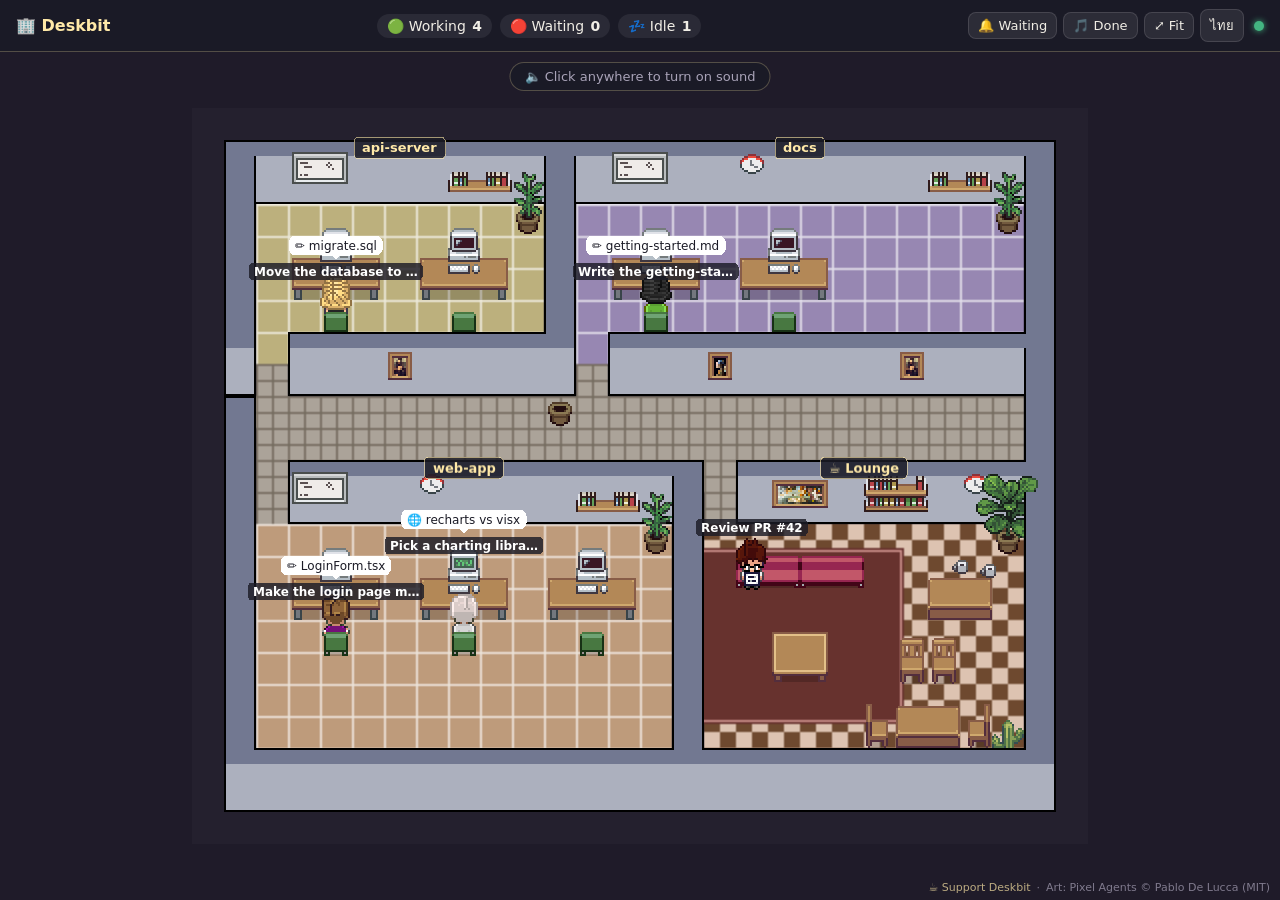
==== demo/index.html @ 95c21952 "Deskbit website 1.0.0 Built from deskbit-app 33d3eb2 (bun scripts/build-site.ts).  Co-Authored-By: C" ====
<!doctype html>
<html lang="en" data-demo="1">
  <head>
    <meta charset="utf-8" />
    <meta name="viewport" content="width=device-width, initial-scale=1" />
    <title>Deskbit</title>
    
  <link rel="stylesheet" crossorigin href="./chunk-7a4b3b86.css"><script type="module" crossorigin src="./chunk-kjrzs0ex.js"></script></head>
  <body>
    <div id="stage"></div>

    <header id="hud">
      <div class="brand">🏢 Deskbit</div>
      <div class="counts">
        <span class="chip" data-i18n-title="workingTitle">🟢 <span data-i18n="working">Working</span> <b id="count-working">0</b></span>
        <span class="chip" id="chip-waiting" data-i18n-title="waitingTitle">🔴 <span data-i18n="waiting">Waiting</span> <b id="count-waiting">0</b></span>
        <span class="chip" data-i18n-title="idleTitle">💤 <span data-i18n="idle">Idle</span> <b id="count-idle">0</b></span>
        <span class="chip" id="chip-interns" data-i18n-title="internsTitle" hidden>🧑‍🎓 <span data-i18n="interns">Interns</span> <b id="count-interns">0</b></span>
      </div>
      <div class="actions">
        <button id="sound-waiting" data-i18n="soundWaiting" data-i18n-title="soundWaitingTitle">🔔 Waiting</button>
        <button id="sound-done" data-i18n="soundDone" data-i18n-title="soundDoneTitle">🎵 Done</button>
        <button id="fit" data-i18n="fit" data-i18n-title="fitTitle">⤢ Fit</button>
        <button id="lang" data-i18n="otherLang" data-i18n-title="otherLangTitle">ไทย</button>
        <span id="conn"></span>
      </div>
    </header>

    <div id="unlock" class="pill" data-i18n="unlock">🔈 Click anywhere to turn on sound</div>
    <div id="card" hidden></div>
    <div id="toast" hidden></div>
    <div id="empty" hidden>
      <div class="empty-title" data-i18n="emptyTitle">The office is empty</div>
      <div data-i18n="emptyBody">Start <code>claude</code> in a terminal and your team will walk in.</div>
    </div>

    <footer id="credit">
      <a id="support" href="https://ko-fi.com/jrchanakarn" target="_blank" rel="noopener" data-i18n="support">☕ Support Deskbit</a>
      <span aria-hidden="true">·</span>
      <a href="https://github.com/pixel-agents-hq/pixel-agents" target="_blank" rel="noopener">Art: Pixel Agents © Pablo De Lucca (MIT)</a>
    </footer>

    
  </body>
</html>
---- demo/chunk-7a4b3b86.css ----
:root{--bg:#1f1b29;--panel:#1b1b26eb;--line:#ffe9a840;--text:#f1eee6;--muted:#a9a3b8;--accent:#ffe9a8;--hot:#e74c3c;--font:"Sukhumvit Set","Thonburi","Noto Sans Thai",system-ui,sans-serif}*{box-sizing:border-box}html,body{overflow:hidden;background:var(--bg);color:var(--text);font-family:var(--font);height:100%;margin:0}#stage canvas{display:block;image-rendering:pixelated;touch-action:none}#hud{position:fixed;display:flex;background:var(--panel);border-bottom:1px solid var(--line);z-index:10;align-items: center;gap:16px;height:52px;padding:0 16px;inset:0 0 auto}.brand{color:var(--accent);white-space:nowrap;font-weight:700}.counts{display:flex;flex-wrap:wrap;flex:1;justify-content:center;gap:8px}.chip{white-space:nowrap;background:#ffffff12;border-radius:999px;padding:4px 10px;font-size:14px}.chip b{margin-left:2px}.chip.hot{background:var(--hot);animation:pulse 1s ease-in-out infinite}@keyframes pulse{50%{filter:brightness(1.25)}}.actions{display:flex;align-items: center;gap:6px}.actions button{font:inherit;color:var(--text);cursor:pointer;white-space:nowrap;background:#ffffff14;border:1px solid #ffffff1f;border-radius:8px;padding:5px 9px;font-size:13px}.actions button:hover{background:#ffffff29}.actions button.off{opacity:.45;text-decoration:line-through}#conn{background:#8a8f99;border-radius:50%;width:10px;height:10px;margin-left:4px}#conn.on{background:#43b581;box-shadow:0 0 6px #43b581}.pill{position:fixed;background:var(--panel);border:1px solid var(--line);color:var(--muted);pointer-events:none;z-index:10;border-radius:999px;padding:6px 14px;font-size:13px;top:62px;left:50%;transform:translate(-50%)}#card{position:fixed;background:var(--panel);border:1px solid var(--line);pointer-events:none;z-index:20;border-radius:10px;max-width:300px;padding:10px 12px;font-size:13px;line-height:1.5;top:0;left:0;box-shadow:0 8px 24px #0006}.card-name{color:var(--accent);margin-bottom:2px;font-size:15px;font-weight:700}.card-row,.card-meta{color:var(--muted)}.card-activity{margin:6px 0 2px}.card-activity.waiting{color:#ff8a7a;font-weight:700}.card-hint{color:var(--muted);border-top:1px solid #ffffff1a;margin-top:6px;padding-top:6px;font-size:12px}#toast{position:fixed;background:var(--panel);border:1px solid var(--line);z-index:30;border-radius:8px;padding:8px 16px;bottom:24px;left:50%;transform:translate(-50%)}#empty{position:fixed;display:grid;text-align:center;color:var(--muted);pointer-events:none;place-content: center;gap:8px;inset:52px 0 0}.empty-title{color:var(--accent);font-size:22px;font-weight:700}#credit{position:fixed;display:flex;color:var(--muted);opacity:.7;z-index:5;gap:6px;font-size:11px;bottom:6px;right:10px}#credit a{color:inherit;text-decoration:none}#credit a:hover,#credit #support{color:var(--accent)}[hidden]{display:none!important}@media (max-width:720px){.brand,.actions button span{display:none}#hud{gap:8px;padding:0 8px}}
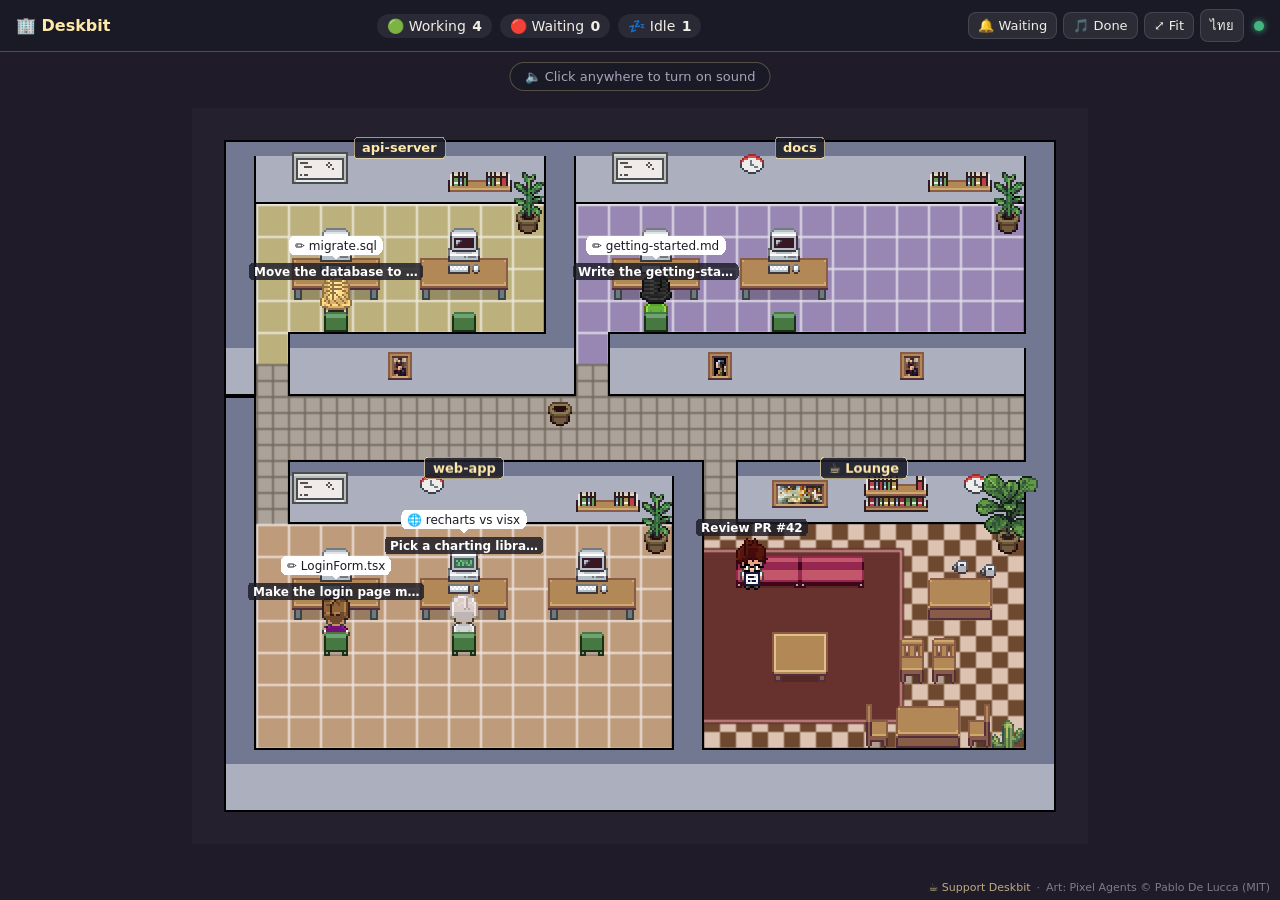
==== commit 60fd1511: "Website: patch notes page, Deskbit 1.0.2 Built from deskbit-app 983d427 (bun scripts/build-site.ts)." ====
--- a/demo/index.html
+++ b/demo/index.html
@@ -5,7 +5,7 @@
     <meta name="viewport" content="width=device-width, initial-scale=1" />
     <title>Deskbit</title>
     
-  <link rel="stylesheet" crossorigin href="./chunk-7a4b3b86.css"><script type="module" crossorigin src="./chunk-kjrzs0ex.js"></script></head>
+  <link rel="stylesheet" crossorigin href="./chunk-7a4b3b86.css"><script type="module" crossorigin src="./chunk-evh6mt4p.js"></script></head>
   <body>
     <div id="stage"></div>
 
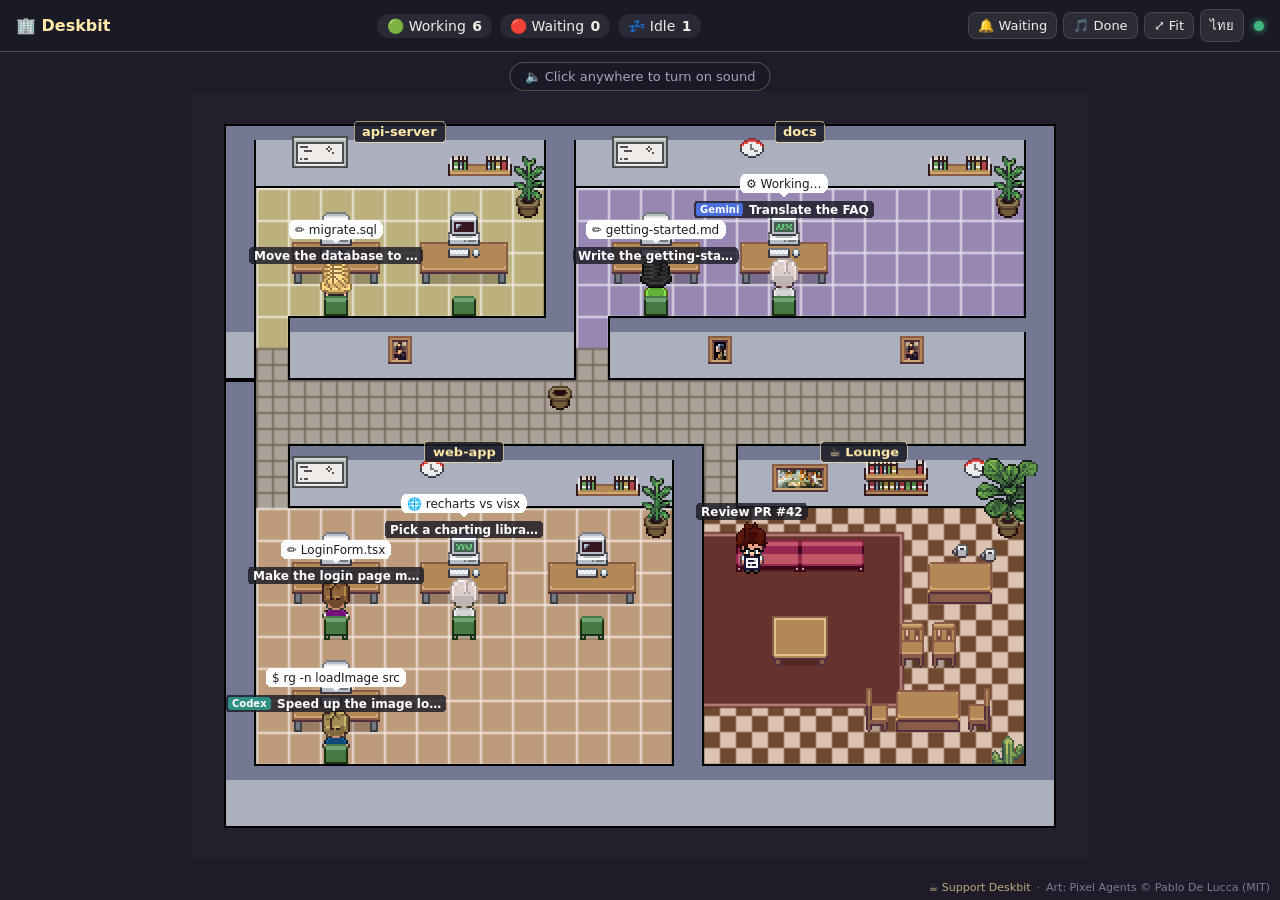
==== commit 7faffd9b: "Website: Deskbit 1.1.0 (Codex and other agents, exact-tab clicks) Co-Authored-By: Claude Opus 5.5 <n" ====
--- a/demo/index.html
+++ b/demo/index.html
@@ -5,7 +5,7 @@
     <meta name="viewport" content="width=device-width, initial-scale=1" />
     <title>Deskbit</title>
     
-  <link rel="stylesheet" crossorigin href="./chunk-7a4b3b86.css"><script type="module" crossorigin src="./chunk-evh6mt4p.js"></script></head>
+  <link rel="stylesheet" crossorigin href="./chunk-7a4b3b86.css"><script type="module" crossorigin src="./chunk-mtnm9r37.js"></script></head>
   <body>
     <div id="stage"></div>
 
@@ -31,7 +31,7 @@
     <div id="toast" hidden></div>
     <div id="empty" hidden>
       <div class="empty-title" data-i18n="emptyTitle">The office is empty</div>
-      <div data-i18n="emptyBody">Start <code>claude</code> in a terminal and your team will walk in.</div>
+      <div data-i18n="emptyBody">Start <code>claude</code> or <code>codex</code> in a terminal and your team will walk in.</div>
     </div>
 
     <footer id="credit">
